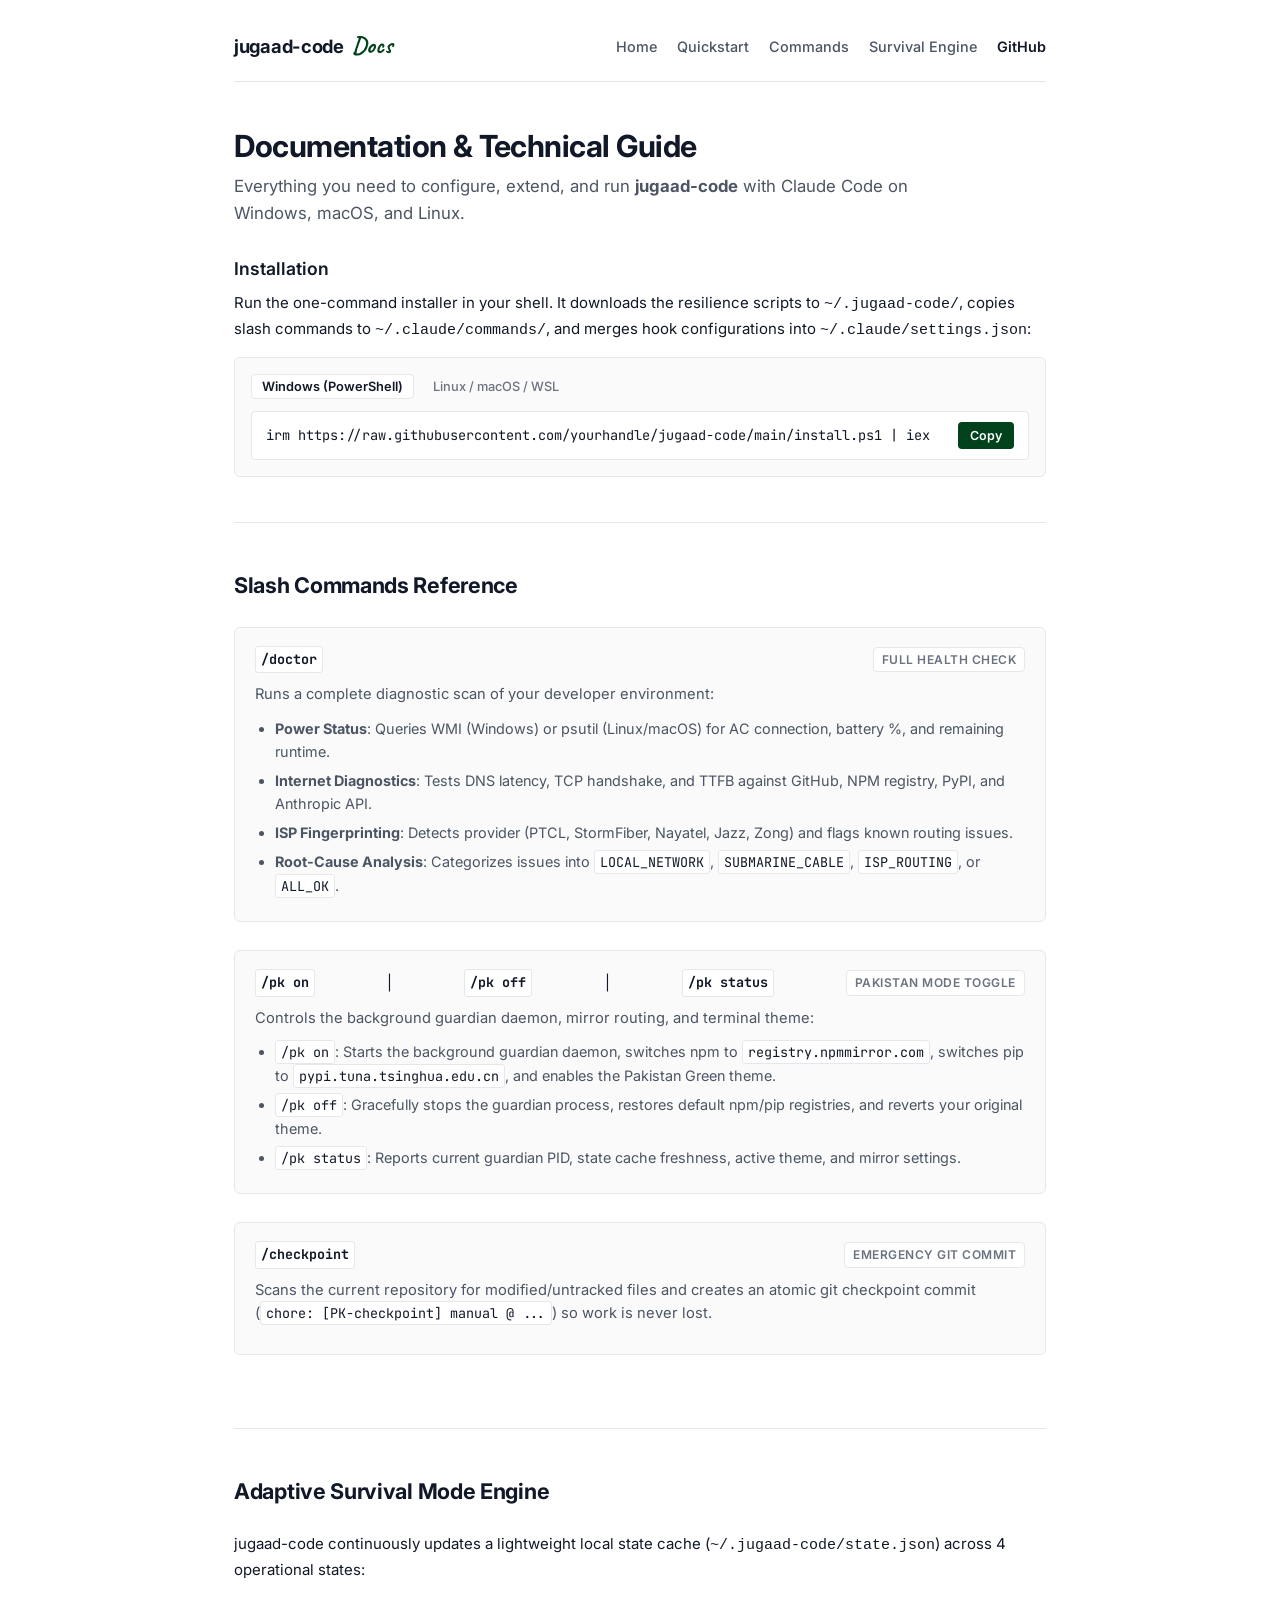
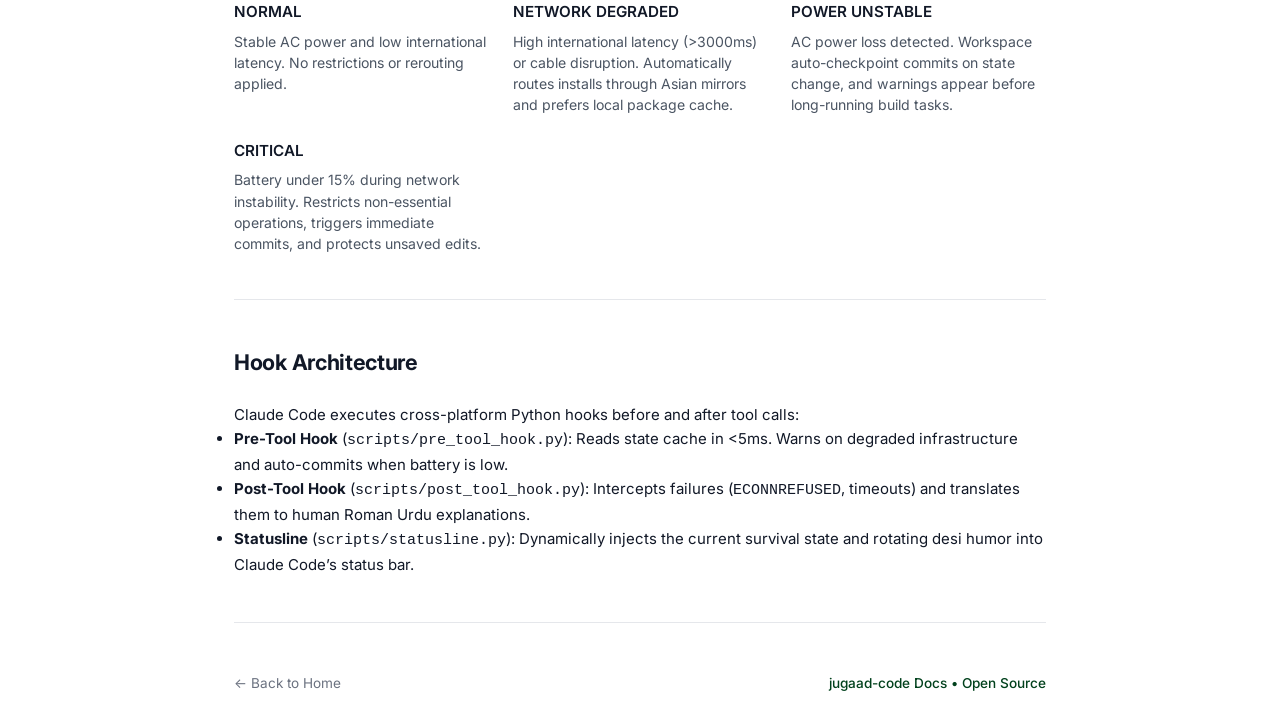
==== docs.html @ 2daa7a50 "feat: add docs page, realistic Claude Code screenshot terminal, and dark green PK theme" ====
<!DOCTYPE html>
<html lang="en">
<head>
  <meta charset="UTF-8">
  <meta name="viewport" content="width=device-width, initial-scale=1.0">
  <title>Documentation — jugaad-code</title>
  <meta name="description" content="Complete documentation and technical reference for jugaad-code resilience layer.">

  <!-- Google Fonts: Caveat & Inter -->
  <link rel="preconnect" href="https://fonts.googleapis.com">
  <link rel="preconnect" href="https://fonts.gstatic.com" crossorigin>
  <link href="https://fonts.googleapis.com/css2?family=Caveat:wght@600;700&family=Inter:wght@400;500;600;700&family=JetBrains+Mono:wght@400;500&display=swap" rel="stylesheet">

  <link rel="stylesheet" href="style.css">
</head>
<body>

  <div class="page-container">
    <!-- Header -->
    <header class="header">
      <div class="brand">
        <a href="index.html" class="brand-title" style="text-decoration:none;">jugaad-code</a>
        <span class="brand-script">Docs</span>
      </div>
      <nav class="nav">
        <a href="index.html">Home</a>
        <a href="#quickstart">Quickstart</a>
        <a href="#commands">Commands</a>
        <a href="#survival">Survival Engine</a>
        <a href="https://github.com/yourhandle/jugaad-code" target="_blank" rel="noopener noreferrer" class="nav-link-git">GitHub</a>
      </nav>
    </header>

    <main class="docs-body">
      <!-- Quickstart Section -->
      <section class="section" id="quickstart">
        <h1 class="hero-title" style="font-size: 1.9rem; margin-bottom: 8px;">Documentation & Technical Guide</h1>
        <p class="hero-desc">
          Everything you need to configure, extend, and run <strong>jugaad-code</strong> with Claude Code on Windows, macOS, and Linux.
        </p>

        <h3 class="docs-subheading">Installation</h3>
        <p>Run the one-command installer in your shell. It downloads the resilience scripts to <code>~/.jugaad-code/</code>, copies slash commands to <code>~/.claude/commands/</code>, and merges hook configurations into <code>~/.claude/settings.json</code>:</p>

        <div class="install-box" style="margin-top: 14px;">
          <div class="install-tabs">
            <button class="tab-btn active" data-os="win">Windows (PowerShell)</button>
            <button class="tab-btn" data-os="nix">Linux / macOS / WSL</button>
          </div>
          <div class="install-command-wrap">
            <code id="cmdText">irm https://raw.githubusercontent.com/yourhandle/jugaad-code/main/install.ps1 | iex</code>
            <button id="copyBtn" class="copy-btn">Copy</button>
          </div>
        </div>
      </section>

      <!-- Commands Reference -->
      <section class="section" id="commands">
        <h2 class="section-heading">Slash Commands Reference</h2>
        
        <div class="doc-block">
          <div class="doc-cmd-header">
            <code>/doctor</code>
            <span class="doc-tag">Full Health Check</span>
          </div>
          <p>Runs a complete diagnostic scan of your developer environment:</p>
          <ul>
            <li><strong>Power Status</strong>: Queries WMI (Windows) or psutil (Linux/macOS) for AC connection, battery %, and remaining runtime.</li>
            <li><strong>Internet Diagnostics</strong>: Tests DNS latency, TCP handshake, and TTFB against GitHub, NPM registry, PyPI, and Anthropic API.</li>
            <li><strong>ISP Fingerprinting</strong>: Detects provider (PTCL, StormFiber, Nayatel, Jazz, Zong) and flags known routing issues.</li>
            <li><strong>Root-Cause Analysis</strong>: Categorizes issues into <code>LOCAL_NETWORK</code>, <code>SUBMARINE_CABLE</code>, <code>ISP_ROUTING</code>, or <code>ALL_OK</code>.</li>
          </ul>
        </div>

        <div class="doc-block">
          <div class="doc-cmd-header">
            <code>/pk on</code> | <code>/pk off</code> | <code>/pk status</code>
            <span class="doc-tag">Pakistan Mode Toggle</span>
          </div>
          <p>Controls the background guardian daemon, mirror routing, and terminal theme:</p>
          <ul>
            <li><code>/pk on</code>: Starts the background guardian daemon, switches npm to <code>registry.npmmirror.com</code>, switches pip to <code>pypi.tuna.tsinghua.edu.cn</code>, and enables the Pakistan Green theme.</li>
            <li><code>/pk off</code>: Gracefully stops the guardian process, restores default npm/pip registries, and reverts your original theme.</li>
            <li><code>/pk status</code>: Reports current guardian PID, state cache freshness, active theme, and mirror settings.</li>
          </ul>
        </div>

        <div class="doc-block">
          <div class="doc-cmd-header">
            <code>/checkpoint</code>
            <span class="doc-tag">Emergency Git Commit</span>
          </div>
          <p>Scans the current repository for modified/untracked files and creates an atomic git checkpoint commit (<code>chore: [PK-checkpoint] manual @ ...</code>) so work is never lost.</p>
        </div>
      </section>

      <!-- Survival Mode Engine -->
      <section class="section" id="survival">
        <h2 class="section-heading">Adaptive Survival Mode Engine</h2>
        <p>jugaad-code continuously updates a lightweight local state cache (<code>~/.jugaad-code/state.json</code>) across 4 operational states:</p>

        <div class="grid-features" style="margin-top: 18px;">
          <div class="feature-item">
            <h3>NORMAL</h3>
            <p>Stable AC power and low international latency. No restrictions or rerouting applied.</p>
          </div>

          <div class="feature-item">
            <h3>NETWORK DEGRADED</h3>
            <p>High international latency (>3000ms) or cable disruption. Automatically routes installs through Asian mirrors and prefers local package cache.</p>
          </div>

          <div class="feature-item">
            <h3>POWER UNSTABLE</h3>
            <p>AC power loss detected. Workspace auto-checkpoint commits on state change, and warnings appear before long-running build tasks.</p>
          </div>

          <div class="feature-item">
            <h3>CRITICAL</h3>
            <p>Battery under 15% during network instability. Restricts non-essential operations, triggers immediate commits, and protects unsaved edits.</p>
          </div>
        </div>
      </section>

      <!-- Architecture & Hooks -->
      <section class="section" id="architecture">
        <h2 class="section-heading">Hook Architecture</h2>
        <p>Claude Code executes cross-platform Python hooks before and after tool calls:</p>
        <ul>
          <li><strong>Pre-Tool Hook</strong> (<code>scripts/pre_tool_hook.py</code>): Reads state cache in &lt;5ms. Warns on degraded infrastructure and auto-commits when battery is low.</li>
          <li><strong>Post-Tool Hook</strong> (<code>scripts/post_tool_hook.py</code>): Intercepts failures (<code>ECONNREFUSED</code>, timeouts) and translates them to human Roman Urdu explanations.</li>
          <li><strong>Statusline</strong> (<code>scripts/statusline.py</code>): Dynamically injects the current survival state and rotating desi humor into Claude Code’s status bar.</li>
        </ul>
      </section>
    </main>

    <!-- Footer -->
    <footer class="footer">
      <div><a href="index.html" style="color:var(--text-dim); text-decoration:none;">← Back to Home</a></div>
      <div class="footer-note">jugaad-code Docs • Open Source</div>
    </footer>
  </div>

  <script src="app.js"></script>
</body>
</html>
---- style.css ----
/* ==========================================================================
   jugaad-code — Minimalist White Theme
   Colors: Pure White (#FFFFFF), Deep Green (#01411C), Charcoal (#111827)
   Script Font: Caveat / Alex Brush (Handwritten brush style matching reference)
   ========================================================================== */

:root {
  --bg: #FFFFFF;
  --text-main: #111827;
  --text-muted: #4B5563;
  --text-dim: #6B7280;
  --pk-green: #01411C;
  --pk-green-hover: #025726;
  --pk-green-light: #F0FDF4;
  --border: #E5E7EB;
  --border-dark: #D1D5DB;

  --font-main: 'Inter', -apple-system, BlinkMacSystemFont, 'Segoe UI', Roboto, sans-serif;
  --font-script: 'Caveat', 'Alex Brush', cursive;
  --font-mono: 'JetBrains Mono', Consolas, Monaco, monospace;
}

*, *::before, *::after {
  box-sizing: border-box;
  margin: 0;
  padding: 0;
}

body {
  background-color: var(--bg);
  color: var(--text-main);
  font-family: var(--font-main);
  line-height: 1.6;
  font-size: 15px;
  -webkit-font-smoothing: antialiased;
  position: relative;
  min-height: 100vh;
}

/* Subtle background watermark */
.watermark {
  position: fixed;
  top: 50%;
  left: 50%;
  transform: translate(-50%, -50%);
  width: 550px;
  height: 550px;
  pointer-events: none;
  z-index: 0;
}

.watermark svg {
  width: 100%;
  height: 100%;
}

.page-container {
  position: relative;
  z-index: 1;
  max-width: 860px;
  margin: 0 auto;
  padding: 0 24px;
}

/* Header */
.header {
  display: flex;
  align-items: center;
  justify-content: space-between;
  padding: 32px 0 20px 0;
  border-bottom: 1px solid var(--border);
}

.brand {
  display: flex;
  align-items: baseline;
  gap: 8px;
}

.brand-title {
  font-weight: 700;
  font-size: 1.15rem;
  color: var(--text-main);
  letter-spacing: -0.3px;
}

.brand-script {
  font-family: var(--font-script);
  font-size: 1.5rem;
  font-weight: 700;
  color: var(--pk-green);
  line-height: 1;
}

.nav {
  display: flex;
  align-items: center;
  gap: 20px;
}

.nav a {
  color: var(--text-muted);
  text-decoration: none;
  font-size: 0.9rem;
  font-weight: 500;
  transition: color 0.15s ease;
}

.nav a:hover {
  color: var(--pk-green);
}

.nav-link-git {
  color: var(--text-main) !important;
  font-weight: 600 !important;
}

/* Script Accent */
.script-accent {
  font-family: var(--font-script);
  font-size: 2.8rem;
  font-weight: 700;
  color: var(--pk-green);
  line-height: 1;
  display: inline-block;
}

/* Hero Section */
.hero {
  padding: 50px 0 40px 0;
  border-bottom: 1px solid var(--border);
}

.hero-tag {
  display: inline-block;
  font-size: 0.8rem;
  font-weight: 600;
  text-transform: uppercase;
  letter-spacing: 0.8px;
  color: var(--pk-green);
  background: var(--pk-green-light);
  padding: 4px 10px;
  border-radius: 4px;
  margin-bottom: 16px;
}

.hero-title {
  font-size: 2.2rem;
  font-weight: 700;
  letter-spacing: -0.5px;
  line-height: 1.25;
  color: var(--text-main);
  margin-bottom: 14px;
}

.hero-desc {
  font-size: 1.05rem;
  color: var(--text-muted);
  max-width: 680px;
  line-height: 1.6;
  margin-bottom: 28px;
}

/* Install Box */
.install-box {
  background: #FAFAFA;
  border: 1px solid var(--border);
  border-radius: 6px;
  padding: 16px;
  margin-top: 20px;
}

.install-tabs {
  display: flex;
  gap: 8px;
  margin-bottom: 12px;
}

.tab-btn {
  background: transparent;
  border: 1px solid transparent;
  color: var(--text-dim);
  font-family: var(--font-main);
  font-size: 0.8rem;
  font-weight: 500;
  padding: 4px 10px;
  border-radius: 4px;
  cursor: pointer;
  transition: all 0.15s ease;
}

.tab-btn.active {
  background: #FFFFFF;
  border-color: var(--border);
  color: var(--text-main);
  font-weight: 600;
}

.install-command-wrap {
  display: flex;
  align-items: center;
  justify-content: space-between;
  background: #FFFFFF;
  border: 1px solid var(--border);
  border-radius: 4px;
  padding: 10px 14px;
  gap: 12px;
}

.install-command-wrap code {
  font-family: var(--font-mono);
  font-size: 0.85rem;
  color: var(--text-main);
  overflow-x: auto;
  white-space: nowrap;
}

.copy-btn {
  background: var(--pk-green);
  color: #FFFFFF;
  border: none;
  font-family: var(--font-main);
  font-size: 0.78rem;
  font-weight: 600;
  padding: 6px 12px;
  border-radius: 4px;
  cursor: pointer;
  flex-shrink: 0;
  transition: background 0.15s ease;
}

.copy-btn:hover {
  background: var(--pk-green-hover);
}

.install-note {
  font-size: 0.8rem;
  color: var(--text-dim);
  margin-top: 8px;
}

.install-note code {
  font-family: var(--font-mono);
  color: var(--text-muted);
}

/* Sections */
.section {
  padding: 45px 0;
  border-bottom: 1px solid var(--border);
}

.section-heading {
  font-size: 1.35rem;
  font-weight: 700;
  color: var(--text-main);
  letter-spacing: -0.3px;
  margin-bottom: 24px;
}

/* Grid Features */
.grid-features {
  display: grid;
  grid-template-columns: repeat(auto-fit, minmax(250px, 1fr));
  gap: 24px;
}

.feature-item h3 {
  font-size: 0.95rem;
  font-weight: 600;
  color: var(--text-main);
  margin-bottom: 6px;
}

.feature-item p {
  font-size: 0.88rem;
  color: var(--text-muted);
  line-height: 1.5;
}

/* Realistic Terminal Frame (Matching Claude Code terminal) */
.real-terminal-frame {
  background: #0B0F0D;
  border: 1px solid #1E2922;
  border-radius: 6px;
  overflow: hidden;
  font-family: var(--font-mono);
  font-size: 0.85rem;
  box-shadow: 0 4px 20px rgba(0, 0, 0, 0.15);
}

.real-term-top {
  padding: 16px 20px 10px 20px;
}

.real-term-cmd {
  color: #00E676;
  font-size: 0.88rem;
  font-weight: 500;
}

.real-term-body {
  padding: 0 20px 16px 20px;
}

.real-term-line.pk-active-title {
  display: flex;
  align-items: center;
  gap: 8px;
  color: #FFFFFF;
  font-size: 0.95rem;
  font-weight: 700;
  margin-top: 6px;
}

.green-dot {
  width: 7px;
  height: 7px;
  border-radius: 50%;
  background: #00E676;
}

.real-term-divider {
  height: 1px;
  background: #FFFFFF;
  margin: 6px 0 10px 0;
  max-width: 320px;
}

.real-term-text {
  color: #E2E8F0;
  line-height: 1.55;
  font-size: 0.88rem;
}

.real-term-bottom {
  border-top: 1.5px solid #00E676;
  padding: 12px 20px 14px 20px;
  background: #070B09;
}

.prompt-line {
  display: flex;
  align-items: center;
  gap: 8px;
  margin-bottom: 12px;
}

.prompt-arrow {
  color: #94A3B8;
  font-weight: bold;
}

.prompt-text {
  color: #94A3B8;
}

.statusline-bar {
  display: flex;
  align-items: center;
  gap: 10px;
  margin-bottom: 6px;
}

.status-state {
  color: #2DD4BF;
  font-weight: 600;
}

.status-text {
  color: #E2E8F0;
}

.status-sub {
  display: flex;
  align-items: center;
  gap: 8px;
  font-size: 0.78rem;
}

.bypass-text {
  color: #00E676;
}

.agent-hint {
  color: #94A3B8;
}

/* Docs Specific Styles */
.docs-body {
  padding-bottom: 20px;
}

.docs-subheading {
  font-size: 1.1rem;
  font-weight: 600;
  color: var(--text-main);
  margin-top: 20px;
  margin-bottom: 8px;
}

.doc-block {
  margin-bottom: 28px;
  background: #FAFAFA;
  border: 1px solid var(--border);
  border-radius: 6px;
  padding: 18px 20px;
}

.doc-cmd-header {
  display: flex;
  align-items: center;
  justify-content: space-between;
  margin-bottom: 10px;
  flex-wrap: wrap;
  gap: 8px;
}

.doc-cmd-header code {
  font-family: var(--font-mono);
  font-size: 1rem;
  font-weight: 700;
  color: var(--pk-green);
}

.doc-tag {
  font-size: 0.75rem;
  font-weight: 600;
  text-transform: uppercase;
  letter-spacing: 0.5px;
  color: var(--text-dim);
  background: #FFFFFF;
  border: 1px solid var(--border);
  padding: 2px 8px;
  border-radius: 4px;
}

.doc-block p {
  color: var(--text-muted);
  font-size: 0.92rem;
  margin-bottom: 10px;
}

.doc-block ul {
  padding-left: 20px;
  color: var(--text-muted);
  font-size: 0.9rem;
  line-height: 1.6;
}

.doc-block li {
  margin-bottom: 6px;
}

.doc-block code {
  font-family: var(--font-mono);
  font-size: 0.84rem;
  background: #FFFFFF;
  border: 1px solid var(--border);
  padding: 2px 5px;
  border-radius: 3px;
  color: var(--text-main);
}

/* About Content */
.about-content {
  display: flex;
  flex-direction: column;
  gap: 14px;
  max-width: 720px;
}

.about-content p {
  font-size: 0.95rem;
  color: var(--text-muted);
  line-height: 1.6;
}

.about-content strong {
  color: var(--text-main);
}

/* Footer */
.footer {
  display: flex;
  align-items: center;
  justify-content: space-between;
  padding: 30px 0 40px 0;
  font-size: 0.85rem;
  color: var(--text-dim);
}

.footer-note {
  color: var(--pk-green);
  font-weight: 500;
}

/* Responsive */
@media (max-width: 640px) {
  .hero-title {
    font-size: 1.8rem;
  }
  .script-accent {
    font-size: 2.2rem;
  }
  .header {
    flex-direction: column;
    align-items: flex-start;
    gap: 14px;
  }
  .install-command-wrap {
    flex-direction: column;
    align-items: flex-start;
  }
  .copy-btn {
    align-self: flex-end;
  }
}
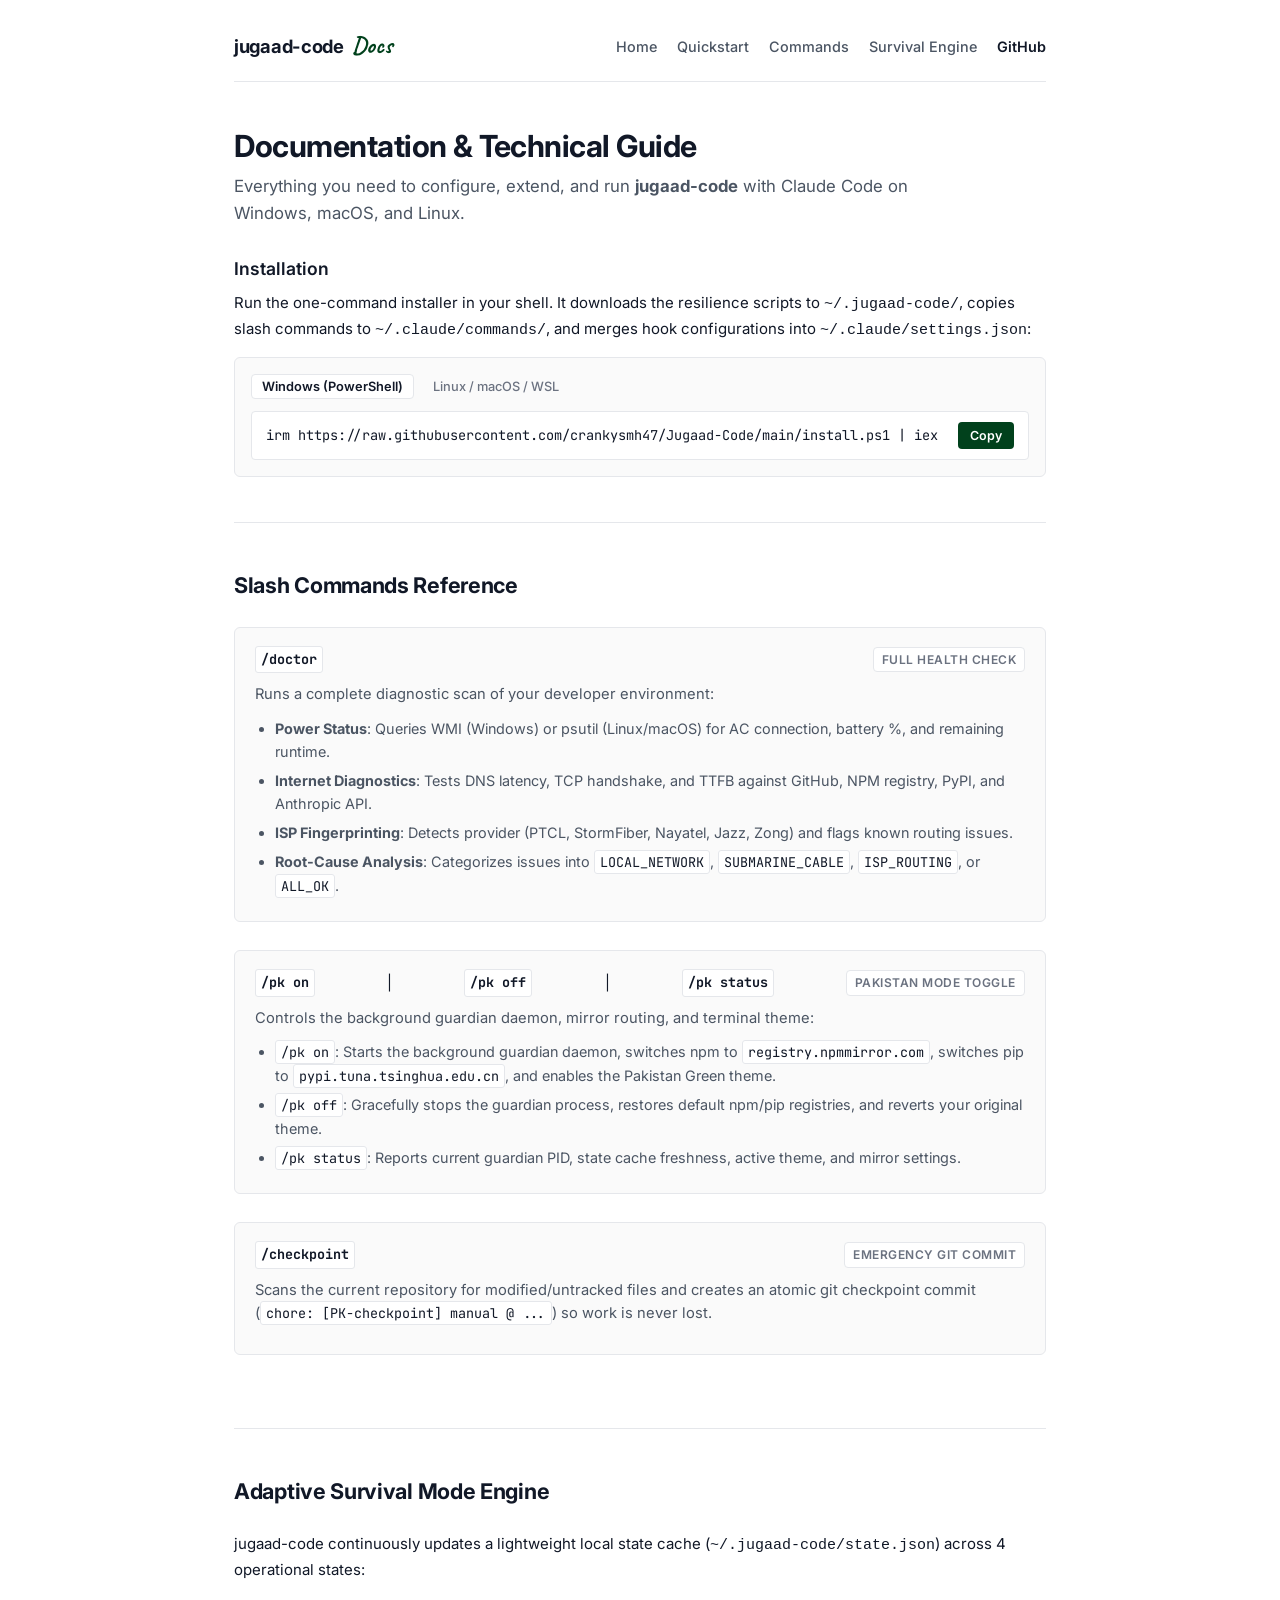
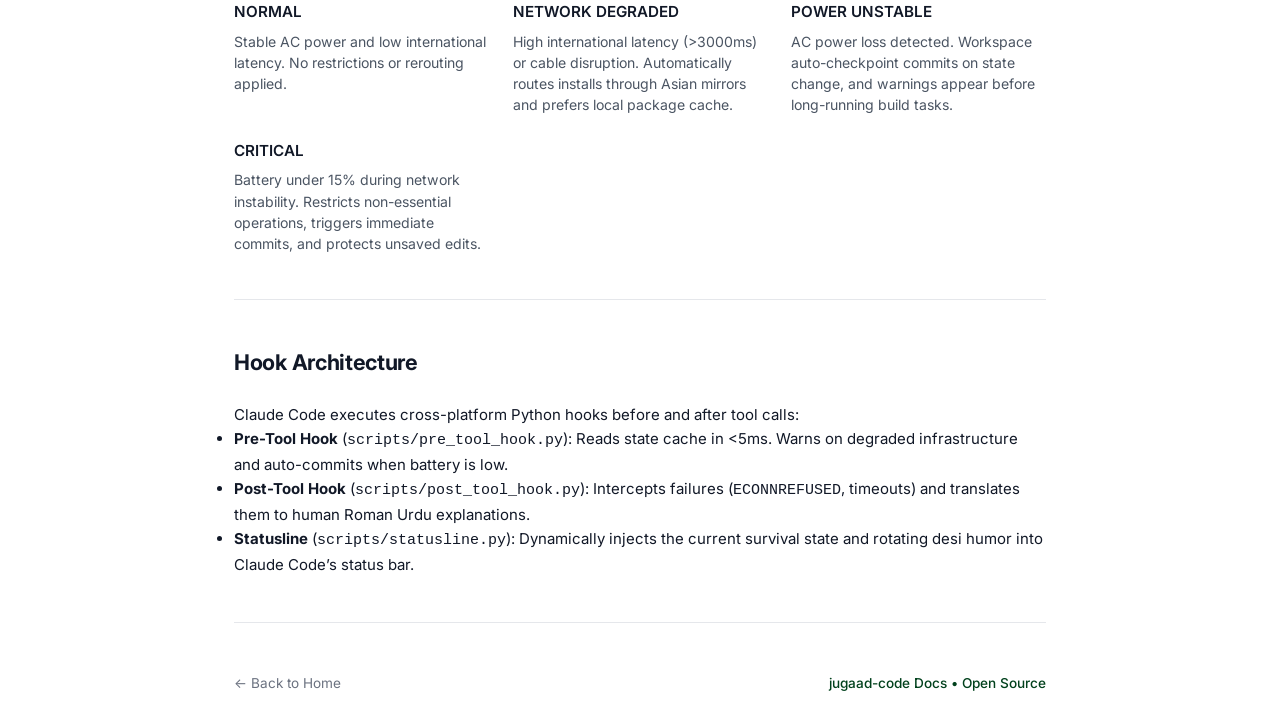
==== commit 5a4359d8: "feat: update repo URLs to crankysmh47/Jugaad-Code and push to GitHub Pages" ====
--- a/docs.html
+++ b/docs.html
@@ -27,7 +27,7 @@
         <a href="#quickstart">Quickstart</a>
         <a href="#commands">Commands</a>
         <a href="#survival">Survival Engine</a>
-        <a href="https://github.com/yourhandle/jugaad-code" target="_blank" rel="noopener noreferrer" class="nav-link-git">GitHub</a>
+        <a href="https://github.com/crankysmh47/Jugaad-Code" target="_blank" rel="noopener noreferrer" class="nav-link-git">GitHub</a>
       </nav>
     </header>
 
@@ -48,7 +48,7 @@
             <button class="tab-btn" data-os="nix">Linux / macOS / WSL</button>
           </div>
           <div class="install-command-wrap">
-            <code id="cmdText">irm https://raw.githubusercontent.com/yourhandle/jugaad-code/main/install.ps1 | iex</code>
+            <code id="cmdText">irm https://raw.githubusercontent.com/crankysmh47/Jugaad-Code/main/install.ps1 | iex</code>
             <button id="copyBtn" class="copy-btn">Copy</button>
           </div>
         </div>
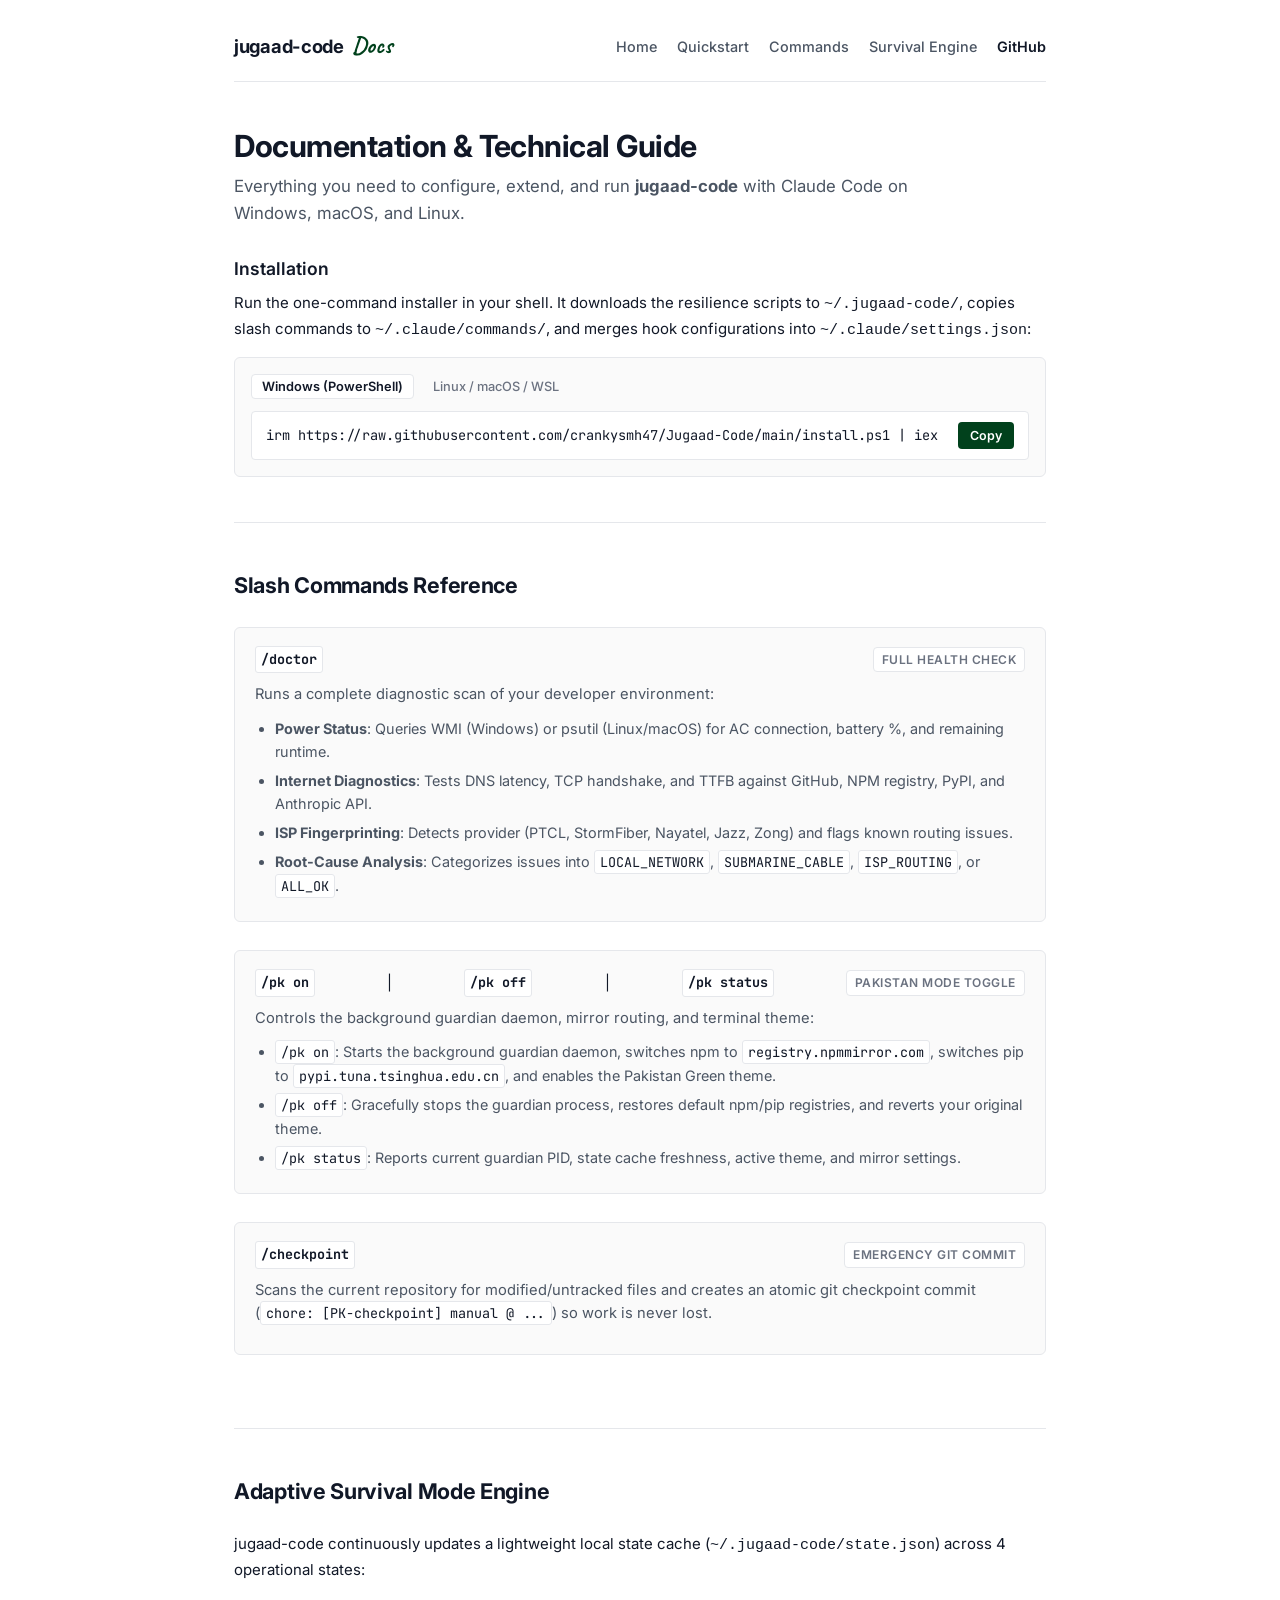
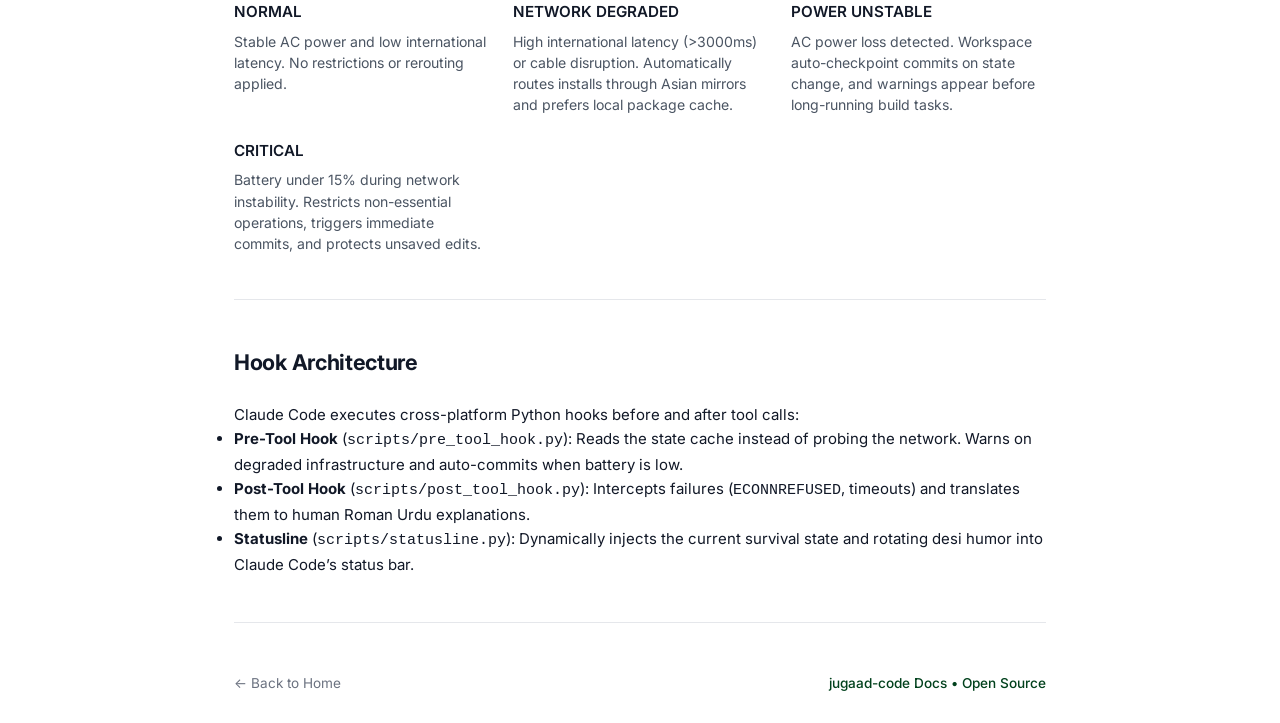
==== commit bf434298: "fix: harden hooks, installers, guardian, and network diagnosis - post_tool_hook reads Claude Code's " ====
--- a/docs.html
+++ b/docs.html
@@ -127,7 +127,7 @@
         <h2 class="section-heading">Hook Architecture</h2>
         <p>Claude Code executes cross-platform Python hooks before and after tool calls:</p>
         <ul>
-          <li><strong>Pre-Tool Hook</strong> (<code>scripts/pre_tool_hook.py</code>): Reads state cache in &lt;5ms. Warns on degraded infrastructure and auto-commits when battery is low.</li>
+          <li><strong>Pre-Tool Hook</strong> (<code>scripts/pre_tool_hook.py</code>): Reads the state cache instead of probing the network. Warns on degraded infrastructure and auto-commits when battery is low.</li>
           <li><strong>Post-Tool Hook</strong> (<code>scripts/post_tool_hook.py</code>): Intercepts failures (<code>ECONNREFUSED</code>, timeouts) and translates them to human Roman Urdu explanations.</li>
           <li><strong>Statusline</strong> (<code>scripts/statusline.py</code>): Dynamically injects the current survival state and rotating desi humor into Claude Code’s status bar.</li>
         </ul>
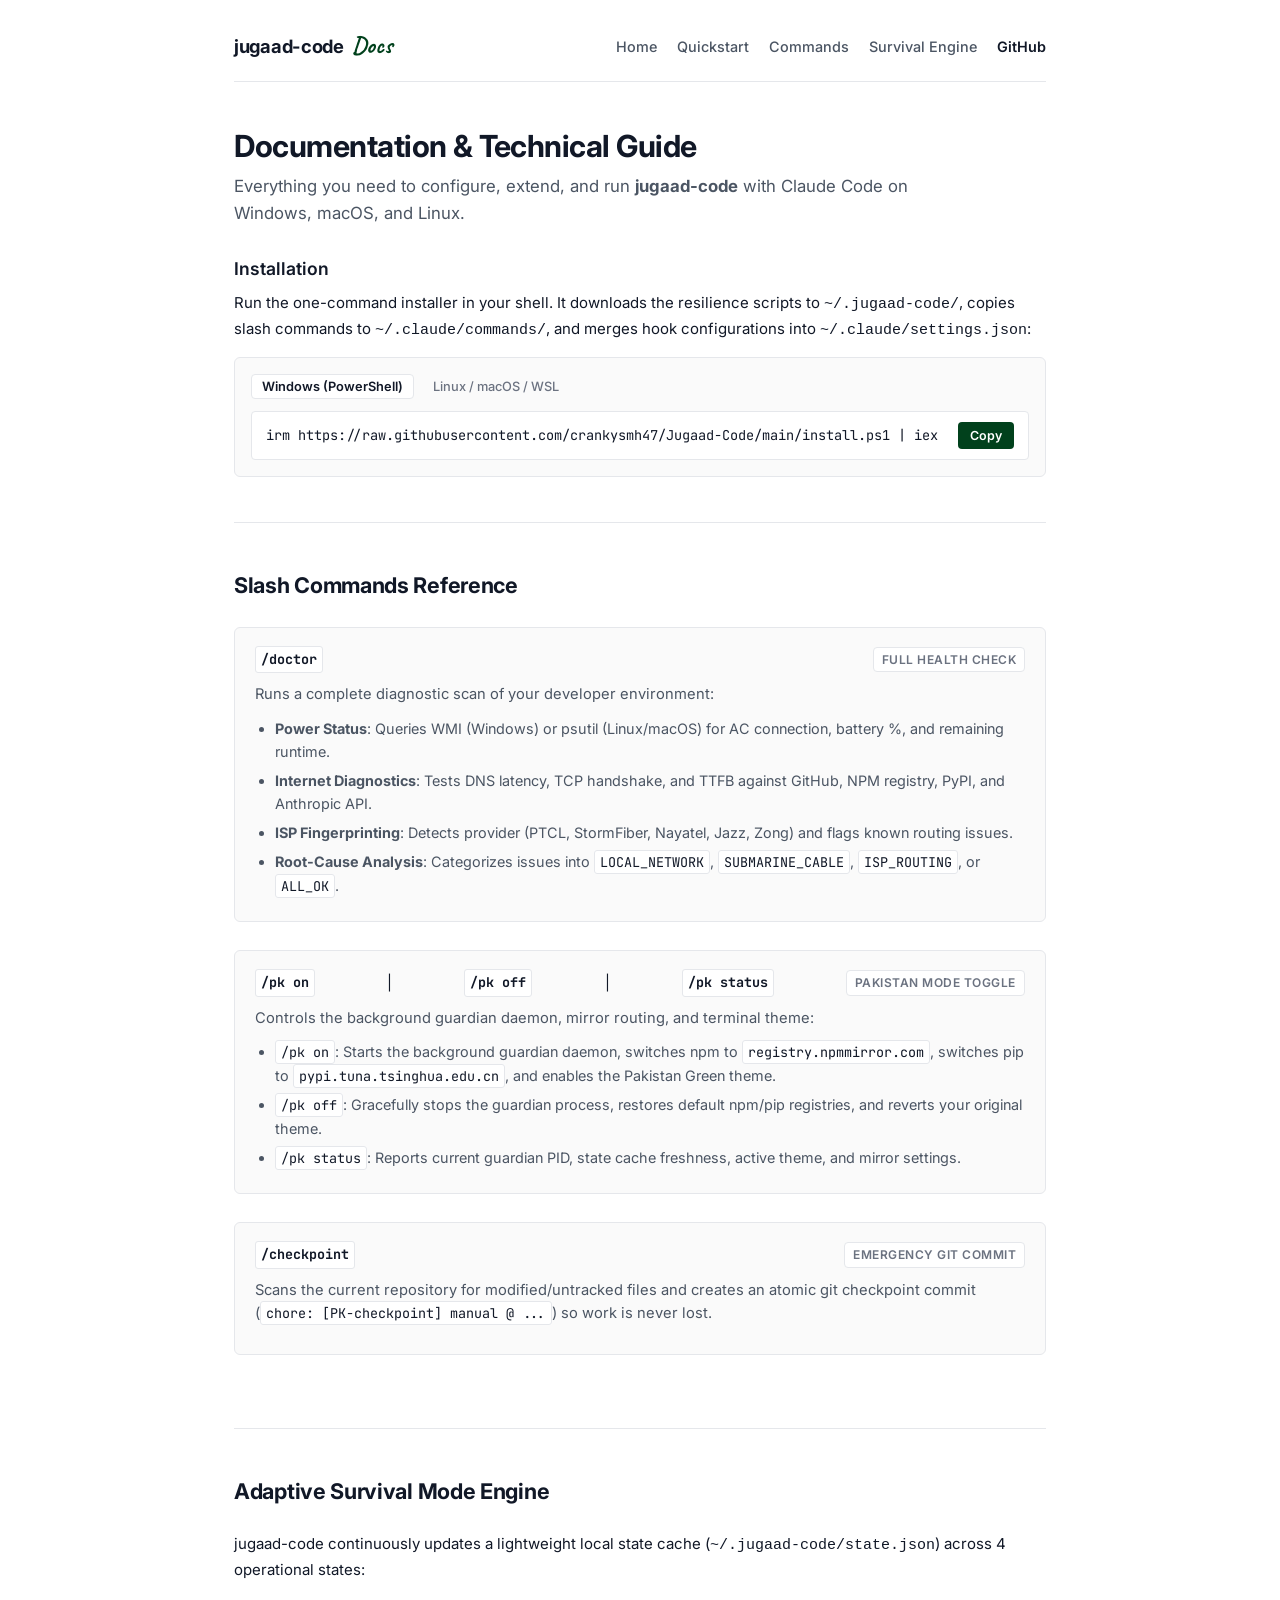
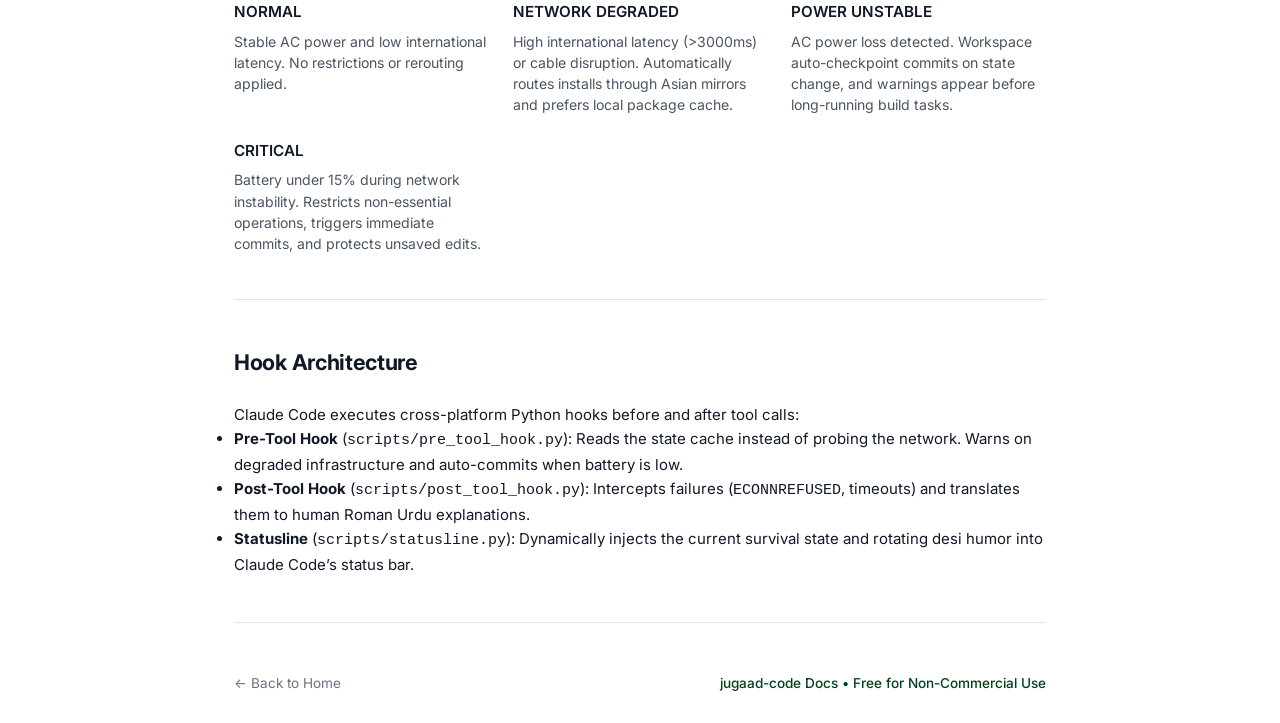
==== commit a59ad25e: "docs: add Noncommercial Source License - LICENSE: non-commercial use free by default; commercial use" ====
--- a/docs.html
+++ b/docs.html
@@ -137,7 +137,7 @@
     <!-- Footer -->
     <footer class="footer">
       <div><a href="index.html" style="color:var(--text-dim); text-decoration:none;">← Back to Home</a></div>
-      <div class="footer-note">jugaad-code Docs • Open Source</div>
+      <div class="footer-note">jugaad-code Docs • Free for Non-Commercial Use</div>
     </footer>
   </div>
 
